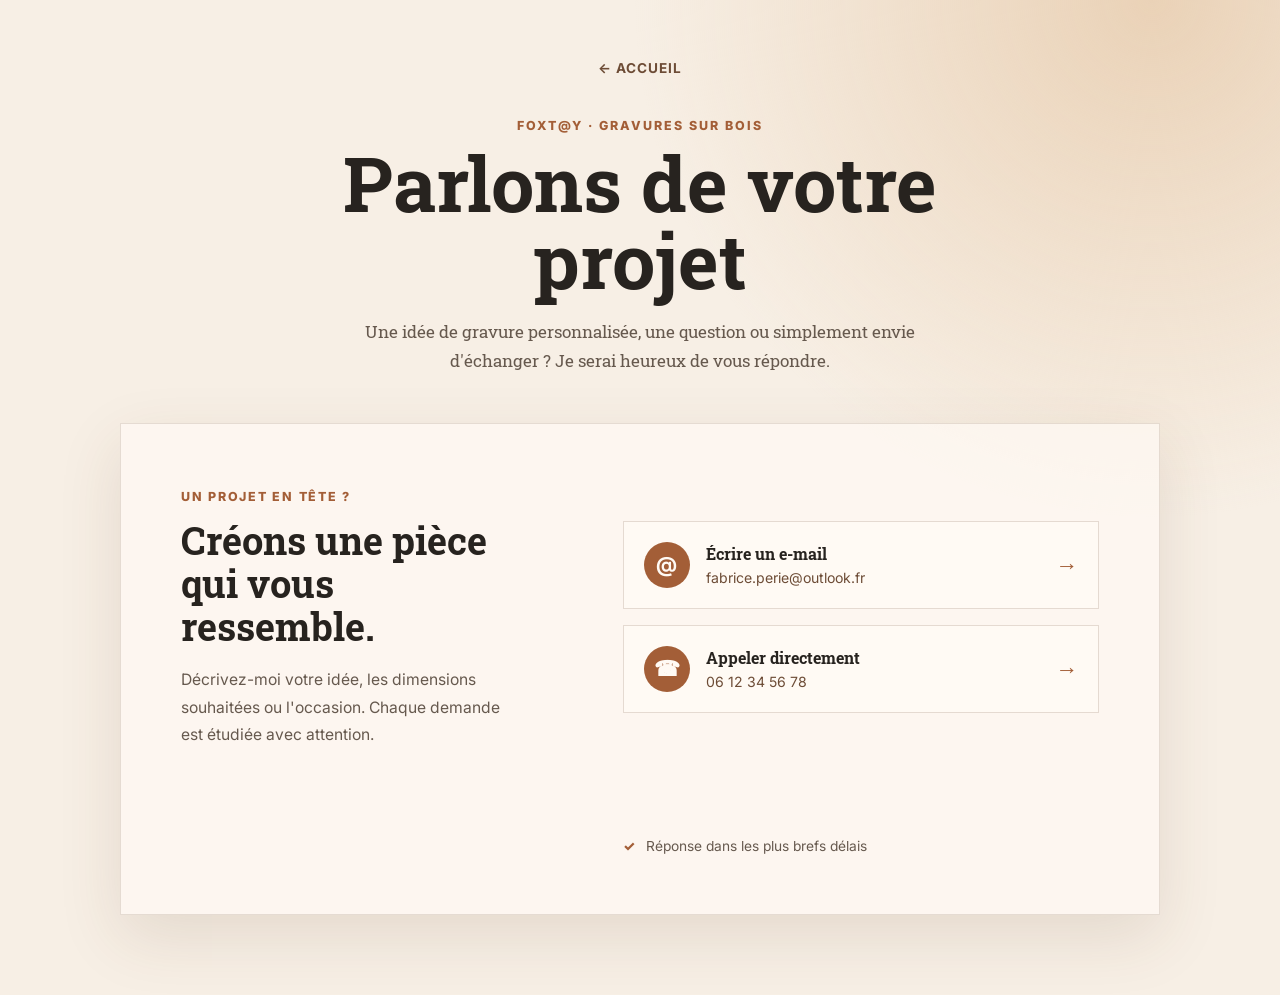
==== contact.html @ 9c4d77fc "depot initial gravure" ====
<!DOCTYPE html>
<html lang="fr">
<head>
    <meta charset="UTF-8">
    <meta name="viewport" content="width=device-width, initial-scale=1.0">
    <title>Contact | Foxt@y</title>
    <link rel="stylesheet" href="style.css">
    <link rel="preconnect" href="https://fonts.googleapis.com">
    <link rel="preconnect" href="https://fonts.gstatic.com" crossorigin>
    <link href="https://fonts.googleapis.com/css2?family=Inter:wght@400;500;600;700;800&family=Roboto+Slab:wght@400;500;600;700&display=swap" rel="stylesheet">
</head>
<body>
    <main class="contactPage">
         <header class="galleryHeader">
            <a class="backLink" href="index.html">&larr; Accueil</a>
            <p class="eyebrow">Foxt@y · Gravures sur bois</p>
            <h1>Parlons de votre projet</h1>
            <p class="galleryIntro">Une idée de gravure personnalisée, une question ou simplement envie d'échanger ? Je serai heureux de vous répondre.</p>
        </header>
        <section class="containerContact" aria-label="Coordonnées de contact">
            <div class="contactLead">
                <span class="contactKicker">Un projet en tête ?</span>
                <h2>Créons une pièce qui vous ressemble.</h2>
                <p>Décrivez-moi votre idée, les dimensions souhaitées ou l'occasion. Chaque demande est étudiée avec attention.</p>
            </div>
            <div class="contactDetails">
                <a class="contactCard" href="mailto:fabrice.perie@outlook.fr">
                    <span class="contactIcon" aria-hidden="true">@</span>
                    <span>
                        <strong>Écrire un e-mail</strong>
                        <small>fabrice.perie@outlook.fr</small>
                    </span>
                    <span class="contactArrow" aria-hidden="true">&rarr;</span>
                </a>
                <a class="contactCard" href="tel:+33612345678">
                    <span class="contactIcon" aria-hidden="true">&#9742;</span>
                    <span>
                        <strong>Appeler directement</strong>
                        <small>06 12 34 56 78</small>
                    </span>
                    <span class="contactArrow" aria-hidden="true">&rarr;</span>
                </a>
            </div>
            <p class="contactNote"><span aria-hidden="true">&#10003;</span> Réponse dans les plus brefs délais</p>
        </section>

    </main>
</body>
</html>
---- style.css ----
*, ::after, ::before {
  box-sizing: border-box;
  margin: 0;
  padding: 0;
}

body {
    font-family: "Roboto Slab", serif;
    color: #27231f;
    background: #f7efe5;
}

.containerPage {
    min-height: 100vh;
    display: flex;
    flex-direction: row;
    background: #f7efe5;
}
.containerPhoto{
    width: 50%;
    min-height: 100vh;
    position: relative;
    background-image: url(./ressources/fontPage.jpg);
    background-position: center;
    background-size: cover;
    overflow: hidden;
}
.photoOverlay {
    position: absolute;
    inset: 0;
    background: linear-gradient(150deg, rgba(39, 35, 31, 0.08), rgba(39, 35, 31, 0.56));
}
.imageCaption {
    position: absolute;
    right: clamp(24px, 5vw, 72px);
    bottom: 42px;
    display: flex;
    align-items: center;
    gap: 12px;
    color: #fffaf4;
    font-family: "Inter", sans-serif;
    font-size: 0.78rem;
    font-weight: 600;
    letter-spacing: 0.12em;
    text-transform: uppercase;
}
.captionLine {
    width: 42px;
    height: 1px;
    background: #f7be7c;
}
.containerText{
    width: 50%;
    display: flex;
    flex-direction: column;
    min-height: 100vh;
    padding: clamp(28px, 5vw, 68px) clamp(28px, 7vw, 110px);
    background: radial-gradient(circle at 100% 0%, rgba(234, 210, 183, 0.85), transparent 42%), #faecde;
}
.homeHeader {
    display: flex;
    align-items: center;
    justify-content: space-between;
}
.homeEyebrow,
.welcomeLabel {
    color: #a35e37;
    font-family: "Inter", sans-serif;
    font-size: 0.75rem;
    font-weight: 800;
    letter-spacing: 0.16em;
    text-transform: uppercase;
}
.homeMark {
    display: grid;
    width: 42px;
    height: 42px;
    place-items: center;
    border: 1px solid rgba(163, 94, 55, 0.5);
    border-radius: 50%;
    color: #a35e37;
    font-family: "Lumanosimo", cursive;
    font-size: 1.4rem;
}
.containerPresentation{
    width: 100%;
    display: flex;
    flex: 1;
    justify-content: center;
    flex-direction: column;
    max-width: 590px;
}
.containerPhoto_logo{
    width: 100%;
    display: flex;
    align-items: center;
    gap: 24px;
}
.containerPhoto_logo h1{
    margin-top: 3px;
    color:#a35e37;
    font-family: "Lumanosimo", cursive;
    font-size: clamp(3.2rem, 6vw, 6rem);
    font-weight: 400;
    line-height: 0.95;
}
.photoLogo{
    width: clamp(105px, 13vw, 170px);
    height: clamp(105px, 13vw, 170px);
    border-radius: 50%;
    object-fit: cover;
    border: 7px solid rgba(255, 250, 244, 0.75);
    box-shadow: 0 18px 38px rgba(89, 56, 35, 0.16);
}
.homeDescription {
    max-width: 520px;
    margin-top: 32px;
    color: #66594e;
    font-family: "Inter", sans-serif;
    font-size: clamp(1rem, 1.5vw, 1.2rem);
    line-height: 1.8;
}
.containerNav{
    width: 100%;
    display: flex;
    align-items: center;
    gap: 24px;
}
.containerNav a {
    text-decoration: none;
    font-family: "Inter", sans-serif;
    font-size: 0.9rem;
    font-weight: 700;
}
.primaryAction {
    display: flex;
    align-items: center;
    justify-content: space-between;
    min-width: 245px;
    padding: 17px 20px;
    color: #fffaf4;
    background: #a35e37;
    box-shadow: 0 12px 24px rgba(163, 94, 55, 0.22);
    transition: background 200ms ease, transform 200ms ease;
}
.primaryAction:hover,
.primaryAction:focus-visible {
    background: #7f452a;
    transform: translateY(-3px);
}
.primaryAction span:last-child {
    font-size: 1.4rem;
}
.secondaryAction {
    padding: 8px 0;
    border-bottom: 1px solid #a35e37;
    color: #6d4c36;
}
.secondaryAction:hover,
.secondaryAction:focus-visible {
    color: #a35e37;
}
.homeFooter {
    margin-top: 40px;
    color: #8a7666;
    font-family: "Inter", sans-serif;
    font-size: 0.75rem;
    letter-spacing: 0.04em;
}

.galleryPage {
    min-height: 100vh;
    padding: 56px clamp(24px, 7vw, 110px) 80px;
    background: radial-gradient(circle at 90% 0%, #ead2b7 0, transparent 34%), #f7efe5;
}

.galleryHeader {
    max-width: 760px;
    margin: 0 auto 52px;
    text-align: center;
}

.backLink {
    display: inline-block;
    margin-bottom: 42px;
    color: #6d4c36;
    font-family: "Inter", sans-serif;
    font-size: 0.85rem;
    font-weight: 700;
    letter-spacing: 0.08em;
    text-decoration: none;
    text-transform: uppercase;
}

.eyebrow {
    color: #a35e37;
    font-family: "Inter", sans-serif;
    font-size: 0.78rem;
    font-weight: 800;
    letter-spacing: 0.16em;
    text-transform: uppercase;
}

.galleryHeader h1 {
    margin: 12px 0 18px;
    font-size: clamp(2.5rem, 6vw, 5rem);
    line-height: 1;
}

.galleryIntro {
    max-width: 600px;
    margin: auto;
    color: #66594e;
    font-size: 1.08rem;
    line-height: 1.7;
}

.containerGalerie {
    display: grid;
    grid-template-columns: repeat(auto-fit, minmax(250px, 1fr));
    gap: 34px;
    max-width: 1240px;
    margin: auto;
}

.photoCard {
    overflow: hidden;
    background: #fffaf4;
    box-shadow: 0 18px 45px rgba(89, 56, 35, 0.12);
    transition: transform 220ms ease, box-shadow 220ms ease;
}

.photoCard:hover {
    transform: translateY(-7px);
    box-shadow: 0 24px 55px rgba(89, 56, 35, 0.2);
}

.photoFrame {
    position: relative;
    aspect-ratio: 4 / 3;
    overflow: hidden;
    background: #d8c0a5;
}

.photoFrame img {
    width: 100%;
    height: 100%;
    object-fit: cover;
    transition: transform 500ms ease;
}

.photoFrame {
    cursor: zoom-in;
}

.photoFrame:focus-visible {
    outline: 4px solid #a35e37;
    outline-offset: -4px;
}

.photoCard:hover .photoFrame img {
    transform: scale(1.05);
}

.photoNumber {
    position: absolute;
    top: 14px;
    right: 14px;
    padding: 7px 10px;
    color: #fffaf4;
    background: rgba(39, 35, 31, 0.72);
    font-family: "Inter", sans-serif;
    font-size: 0.75rem;
    font-weight: 700;
}

.photoInfo {
    padding: 24px 24px 28px;
}

.photoInfo h2 {
    margin-bottom: 12px;
    font-size: 1.35rem;
}

.photoInfo p {
    color: #66594e;
    font-family: "Inter", sans-serif;
    font-size: 0.95rem;
    line-height: 1.65;
}

.modalOpen {
    overflow: hidden;
}

.photoModal {
    position: fixed;
    z-index: 10;
    inset: 0;
    display: grid;
    place-items: center;
    padding: 30px;
    background: rgba(26, 21, 17, 0.88);
}

.photoModal[hidden] {
    display: none;
}

.modalContent {
    max-width: min(1000px, 92vw);
    max-height: 90vh;
    text-align: center;
}

.modalImage {
    display: block;
    max-width: 100%;
    max-height: 78vh;
    object-fit: contain;
    box-shadow: 0 18px 60px rgba(0, 0, 0, 0.35);
}

.modalContent h2 {
    margin-top: 18px;
    color: #fffaf4;
    font-size: 1.35rem;
}

.modalClose {
    position: absolute;
    top: 20px;
    right: 25px;
    width: 42px;
    height: 42px;
    border: 1px solid rgba(255, 250, 244, 0.6);
    border-radius: 50%;
    color: #fffaf4;
    background: transparent;
    cursor: pointer;
    font-size: 2rem;
    line-height: 1;
}

.modalClose:hover,
.modalClose:focus-visible {
    background: rgba(255, 250, 244, 0.18);
}

.contactPage {
    width: 100%;
    min-height: 100vh;
    padding: 56px clamp(24px, 7vw, 110px) 80px;
    background: radial-gradient(circle at 90% 0%, #ead2b7 0, transparent 34%), #f7efe5;
}

.contactPage .galleryHeader {
    margin-bottom: 48px;
}

.containerContact {
    display: grid;
    grid-template-columns: minmax(260px, 0.85fr) minmax(320px, 1.15fr);
    gap: clamp(32px, 7vw, 100px);
    align-items: center;
    max-width: 1040px;
    margin: 0 auto;
    padding: clamp(28px, 5vw, 60px);
    border: 1px solid rgba(109, 76, 54, 0.16);
    background: rgba(255, 250, 244, 0.72);
    box-shadow: 0 22px 60px rgba(89, 56, 35, 0.12);
}

.contactLead {
    padding-right: 12px;
}

.contactKicker {
    color: #a35e37;
    font-family: "Inter", sans-serif;
    font-size: 0.78rem;
    font-weight: 800;
    letter-spacing: 0.14em;
    text-transform: uppercase;
}

.contactLead h2 {
    margin: 14px 0 18px;
    font-size: clamp(1.8rem, 3vw, 2.7rem);
    line-height: 1.12;
}

.contactLead p {
    color: #66594e;
    font-family: "Inter", sans-serif;
    font-size: 0.98rem;
    line-height: 1.75;
}

.contactDetails {
    display: grid;
    gap: 16px;
}

.contactCard {
    display: grid;
    grid-template-columns: 46px 1fr auto;
    gap: 16px;
    align-items: center;
    padding: 20px;
    border: 1px solid rgba(109, 76, 54, 0.18);
    color: #27231f;
    background: #fffaf4;
    text-decoration: none;
    transition: transform 200ms ease, border-color 200ms ease, box-shadow 200ms ease;
}

.contactCard:hover,
.contactCard:focus-visible {
    border-color: #a35e37;
    box-shadow: 0 10px 24px rgba(89, 56, 35, 0.12);
    transform: translateX(5px);
}

.contactIcon {
    display: grid;
    width: 46px;
    height: 46px;
    place-items: center;
    border-radius: 50%;
    color: #fffaf4;
    background: #a35e37;
    font-family: "Inter", sans-serif;
    font-size: 1.3rem;
    font-weight: 700;
}

.contactCard strong,
.contactCard small {
    display: block;
}

.contactCard strong {
    margin-bottom: 5px;
    font-size: 1rem;
}

.contactCard small {
    color: #6d4c36;
    font-family: "Inter", sans-serif;
    font-size: 0.88rem;
}

.contactArrow {
    color: #a35e37;
    font-size: 1.4rem;
}

.contactNote {
    grid-column: 2;
    color: #66594e;
    font-family: "Inter", sans-serif;
    font-size: 0.86rem;
}

.contactNote span {
    display: inline-block;
    margin-right: 7px;
    color: #a35e37;
    font-weight: 800;
}


@media (max-width: 600px) {
    .containerPage {
        display: block;
    }

    .containerPhoto {
        width: 100%;
        min-height: 38vh;
        height: 38vh;
    }

    .imageCaption {
        right: 20px;
        bottom: 22px;
        font-size: 0.65rem;
    }

    .containerText {
        width: 100%;
        min-height: 62vh;
        padding: 28px 22px 34px;
    }

    .containerPresentation {
        padding: 46px 0 38px;
    }

    .containerPhoto_logo {
        gap: 16px;
    }

    .containerPhoto_logo h1 {
        font-size: clamp(2.8rem, 15vw, 4.4rem);
    }

    .photoLogo {
        width: 92px;
        height: 92px;
        border-width: 4px;
    }

    .homeDescription {
        margin-top: 24px;
        font-size: 0.95rem;
        line-height: 1.65;
    }

    .containerNav {
        align-items: flex-start;
        flex-wrap: wrap;
        gap: 18px;
    }

    .primaryAction {
        width: 100%;
    }

    .homeFooter {
        margin-top: 30px;
        line-height: 1.5;
    }

    .galleryPage {
        padding: 30px 18px 56px;
    }

    .backLink {
        margin-bottom: 32px;
    }

    .galleryHeader {
        margin-bottom: 36px;
    }

    .galleryIntro {
        font-size: 0.98rem;
    }

    .contactPage {
        padding: 30px 18px 56px;
    }

    .contactPage .galleryHeader {
        margin-bottom: 36px;
    }

    .containerContact {
        grid-template-columns: 1fr;
        gap: 30px;
        padding: 28px 20px;
    }

    .contactNote {
        grid-column: auto;
    }

    .contactCard {
        grid-template-columns: 40px 1fr auto;
        gap: 12px;
        padding: 16px;
    }

    .contactIcon {
        width: 40px;
        height: 40px;
    }
}
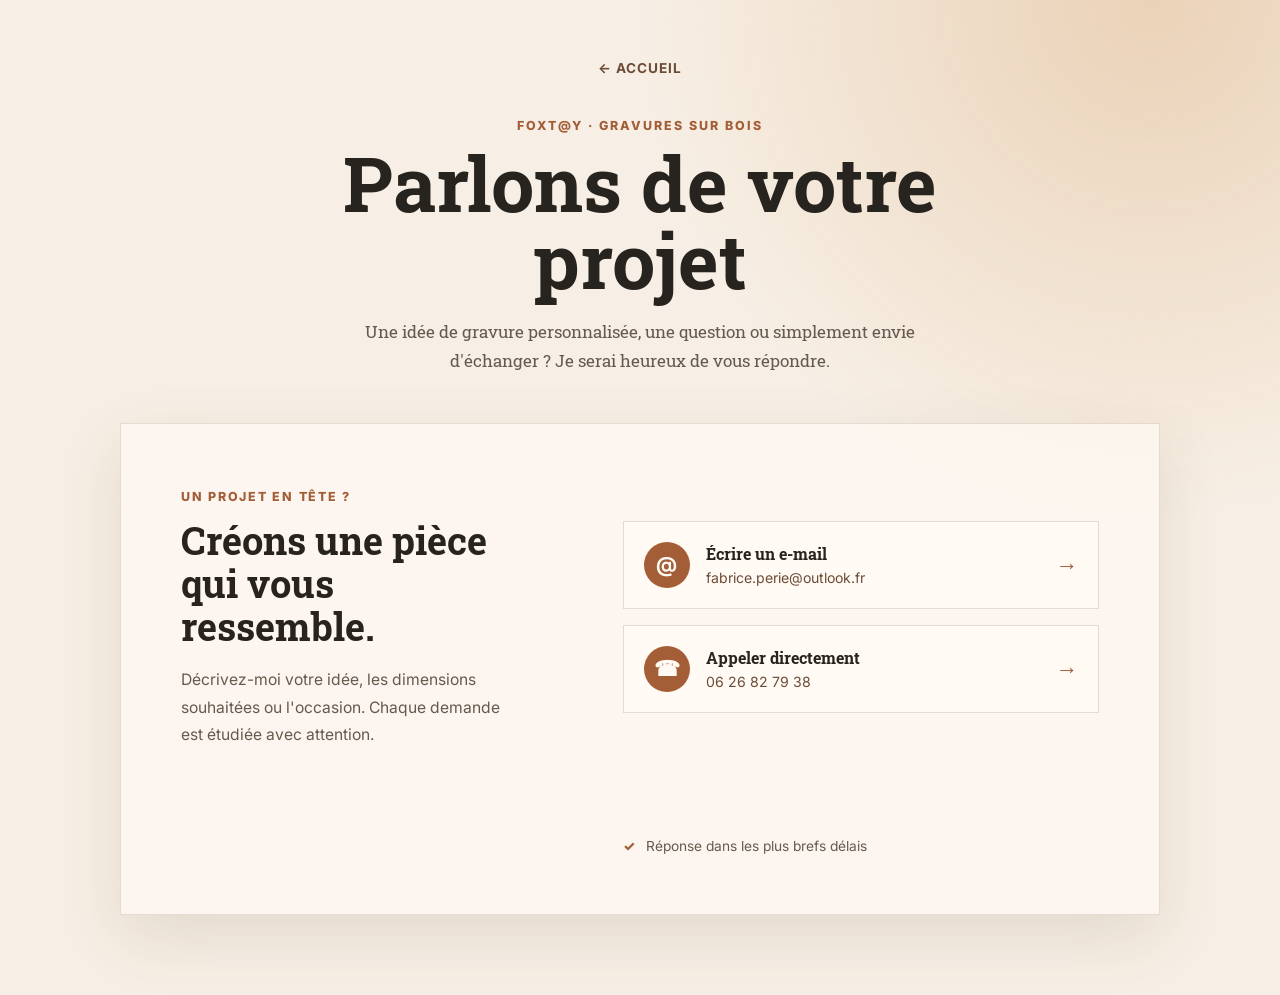
==== commit c7afd05b: "ammélioration du design" ====
--- a/contact.html
+++ b/contact.html
@@ -36,7 +36,7 @@
                     <span class="contactIcon" aria-hidden="true">&#9742;</span>
                     <span>
                         <strong>Appeler directement</strong>
-                        <small>06 12 34 56 78</small>
+                        <small>06 26 82 79 38</small>
                     </span>
                     <span class="contactArrow" aria-hidden="true">&rarr;</span>
                 </a>
--- a/style.css
+++ b/style.css
@@ -66,21 +66,27 @@
 .welcomeLabel {
     color: #a35e37;
     font-family: "Inter", sans-serif;
-    font-size: 0.75rem;
+    font-size: 1rem;
     font-weight: 800;
     letter-spacing: 0.16em;
     text-transform: uppercase;
 }
 .homeMark {
     display: grid;
-    width: 42px;
-    height: 42px;
+    width: 110px;
+    height: 110px;
     place-items: center;
     border: 1px solid rgba(163, 94, 55, 0.5);
     border-radius: 50%;
     color: #a35e37;
     font-family: "Lumanosimo", cursive;
     font-size: 1.4rem;
+}
+.homeMark img {
+    width: 100px;
+    height: 100px;
+    object-fit: cover;
+    border-radius: 50%;
 }
 .containerPresentation{
     width: 100%;
